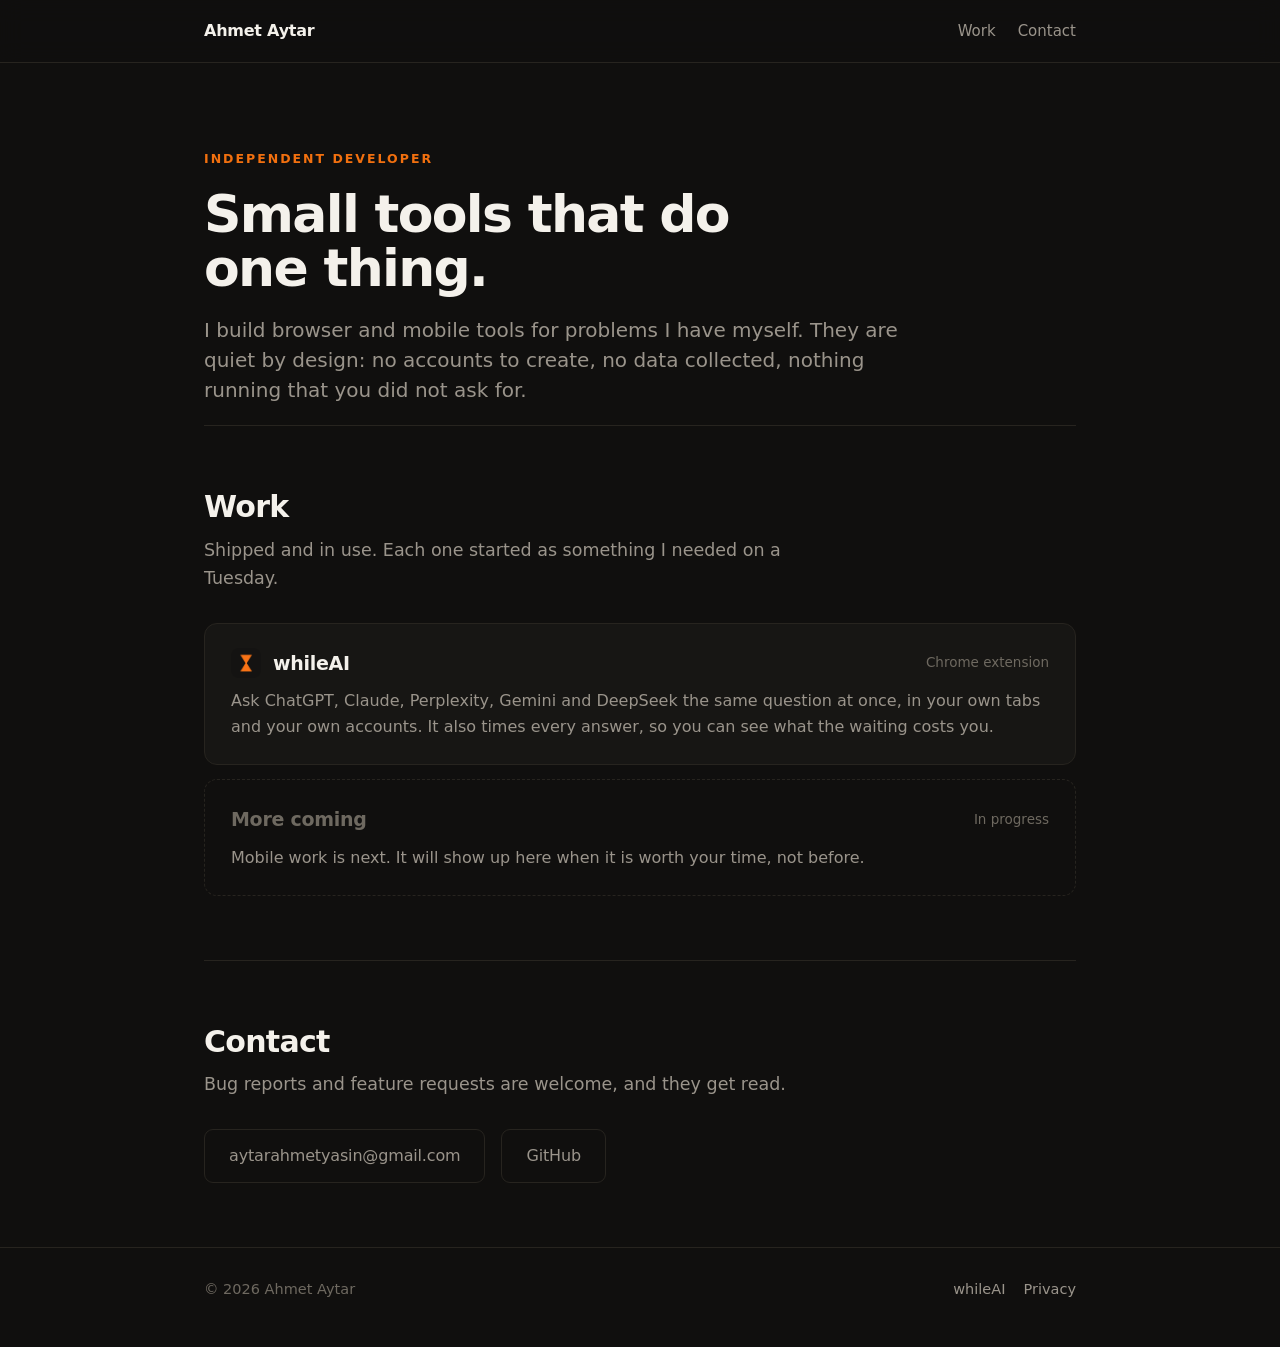
==== index.html @ 86ffbdef "Site for ahmetaytar.com: studio page, whileAI product page, privacy policy Plain static HTML with on" ====
<!doctype html>
<html lang="en">
<head>
<meta charset="utf-8">
<meta name="viewport" content="width=device-width, initial-scale=1">
<title>Ahmet Aytar</title>
<meta name="description" content="Independent developer. I build small tools that do one thing and stay out of the way.">
<link rel="stylesheet" href="style.css">
<link rel="icon" href="whileai/img/icon.png">
<meta property="og:title" content="Ahmet Aytar">
<meta property="og:description" content="Independent developer. Small tools that do one thing and stay out of the way.">
<meta property="og:type" content="website">
<meta property="og:url" content="https://ahmetaytar.com/">
</head>
<body>

<header class="top"><div class="wrap">
  <a class="brand" href="/">Ahmet Aytar</a>
  <nav><a href="#work">Work</a><a href="#contact">Contact</a></nav>
</div></header>

<div class="wrap">

<section class="hero plain">
  <div class="eyebrow">Independent developer</div>
  <h1>Small tools that do one thing.</h1>
  <p class="lede">I build browser and mobile tools for problems I have myself.
  They are quiet by design: no accounts to create, no data collected, nothing
  running that you did not ask for.</p>
</section>

<section id="work">
  <h2>Work</h2>
  <p class="sub">Shipped and in use. Each one started as something I needed on a Tuesday.</p>

  <div class="projects">
    <a class="project" href="/whileai">
      <div class="row">
        <img src="whileai/img/icon.png" alt="">
        <span class="name">whileAI</span>
        <span class="meta">Chrome extension</span>
      </div>
      <p>Ask ChatGPT, Claude, Perplexity, Gemini and DeepSeek the same question
      at once, in your own tabs and your own accounts. It also times every
      answer, so you can see what the waiting costs you.</p>
    </a>

    <div class="project soon">
      <div class="row">
        <span class="name">More coming</span>
        <span class="meta">In progress</span>
      </div>
      <p>Mobile work is next. It will show up here when it is worth your time,
      not before.</p>
    </div>
  </div>
</section>

<section id="contact">
  <h2>Contact</h2>
  <p class="sub">Bug reports and feature requests are welcome, and they get read.</p>
  <div class="actions">
    <a class="btn ghost" href="mailto:aytarahmetyasin@gmail.com">aytarahmetyasin@gmail.com</a>
    <a class="btn ghost" href="https://github.com/Ahmetyasin">GitHub</a>
  </div>
</section>

</div>

<footer><div class="wrap">
  <span>&copy; 2026 Ahmet Aytar</span>
  <a class="spacer" href="/whileai">whileAI</a>
  <a href="/whileai/privacy">Privacy</a>
</div></footer>

</body>
</html>
---- style.css ----
/* ahmetaytar.com
   One stylesheet for the studio page and every project page under it.
   Same art direction as the product screenshots: one dark ground, one accent,
   type doing most of the work. */
:root {
  --bg:      #100F0E;
  --raise:   #171614;
  --line:    #27241F;
  --text:    #F4F1EB;
  --muted:   #9A948B;
  --dim:     #6E6960;
  --accent:  #F2700F;
  --paper:   #FBFAF8;
  --maxw:    920px;
}
* { box-sizing: border-box; margin: 0; padding: 0; }
html { scroll-behavior: smooth; }
body {
  background: var(--bg); color: var(--text);
  font: 17px/1.62 -apple-system, BlinkMacSystemFont, "SF Pro Text", "Segoe UI", system-ui, sans-serif;
  -webkit-font-smoothing: antialiased;
}
a { color: inherit; }
.wrap { max-width: var(--maxw); margin: 0 auto; padding: 0 24px; }

/* header */
.top { border-bottom: 1px solid var(--line); position: sticky; top: 0; z-index: 5;
       background: rgba(16,15,14,.86); backdrop-filter: saturate(140%) blur(12px); }
.top .wrap { display: flex; align-items: center; justify-content: space-between; height: 62px; }
.brand { display: flex; align-items: center; gap: 10px; font-weight: 600; letter-spacing: -.015em;
         text-decoration: none; font-size: 16px; }
.brand img { width: 22px; height: 22px; border-radius: 6px; }
.top nav { display: flex; gap: 22px; font-size: 15px; color: var(--muted); }
.top nav a { text-decoration: none; }
.top nav a:hover { color: var(--text); }

/* hero */
.hero { padding: 86px 0 20px; }
.eyebrow { font-size: 12.5px; font-weight: 650; letter-spacing: .16em; text-transform: uppercase;
           color: var(--accent); margin-bottom: 18px; }
h1 { font-family: -apple-system, BlinkMacSystemFont, "SF Pro Display", system-ui, sans-serif;
     font-size: 52px; line-height: 1.04; letter-spacing: -.032em; font-weight: 700; max-width: 17ch; }
.lede { margin-top: 20px; font-size: 20px; line-height: 1.5; color: var(--muted); max-width: 56ch; }
.actions { margin-top: 30px; display: flex; align-items: center; gap: 16px; flex-wrap: wrap; }
.btn { display: inline-block; background: var(--accent); color: #140F09; text-decoration: none;
       font-weight: 640; font-size: 16px; padding: 13px 24px; border-radius: 9px;
       letter-spacing: -.01em; }
.btn:hover { filter: brightness(1.08); }
.btn.ghost { background: transparent; color: var(--muted); border: 1px solid var(--line); font-weight: 500; }
.note { font-size: 14.5px; color: var(--dim); }

/* sections */
section { padding: 64px 0; border-top: 1px solid var(--line); }
section.plain { border-top: 0; }
h2 { font-size: 30px; letter-spacing: -.024em; font-weight: 660; line-height: 1.15; }
h2 + .sub { margin-top: 11px; color: var(--muted); font-size: 17.5px; max-width: 58ch; }
h3 { font-size: 18px; font-weight: 620; letter-spacing: -.012em; margin-bottom: 6px; }

/* steps */
.steps { margin-top: 34px; display: grid; gap: 1px; background: var(--line);
         border: 1px solid var(--line); border-radius: 12px; overflow: hidden; }
.step { background: var(--raise); padding: 22px 24px; display: grid;
        grid-template-columns: 40px 1fr; gap: 16px; align-items: start; }
.step b { color: var(--accent); font-size: 14px; font-weight: 700; padding-top: 2px; }
.step p { color: var(--muted); font-size: 16px; }

/* figures */
figure { margin: 34px 0 0; }
figure img { display: block; width: 100%; height: auto; border-radius: 12px;
             border: 1px solid var(--line); }
figcaption { margin-top: 11px; font-size: 14.5px; color: var(--dim); }

/* cards */
.cards { margin-top: 30px; display: grid; grid-template-columns: repeat(2, 1fr); gap: 14px; }
.card { background: var(--raise); border: 1px solid var(--line); border-radius: 12px; padding: 22px; }
.card p { color: var(--muted); font-size: 15.5px; }

/* facts list */
.facts { margin-top: 26px; display: grid; gap: 12px; }
.fact { display: grid; grid-template-columns: 22px 1fr; gap: 12px; align-items: start;
        font-size: 16.5px; color: var(--muted); }
.fact i { font-style: normal; color: var(--accent); }
.fact b { color: var(--text); font-weight: 600; }

/* project list on the studio page */
.projects { margin-top: 30px; display: grid; gap: 14px; }
.project { display: block; text-decoration: none; background: var(--raise);
           border: 1px solid var(--line); border-radius: 13px; padding: 24px 26px; }
.project:hover { border-color: #3A352E; }
.project .row { display: flex; align-items: center; gap: 12px; }
.project img { width: 30px; height: 30px; border-radius: 8px; }
.project .name { font-size: 19px; font-weight: 640; letter-spacing: -.015em; }
.project .meta { margin-left: auto; font-size: 13.5px; color: var(--dim); }
.project p { margin-top: 10px; color: var(--muted); font-size: 16px; }
.soon { background: transparent; border-style: dashed; }
.soon .name { color: var(--dim); }

/* prose for the privacy page */
.prose { padding: 56px 0 40px; }
.prose h2 { font-size: 21px; margin: 34px 0 10px; }
.prose p, .prose li { color: var(--muted); font-size: 16.5px; }
.prose ul { margin: 10px 0 0 20px; }
.prose li { margin-bottom: 7px; }
.prose strong { color: var(--text); font-weight: 600; }
.updated { color: var(--dim); font-size: 14.5px; margin-top: 10px; }

footer { border-top: 1px solid var(--line); padding: 30px 0 46px; color: var(--dim); font-size: 14.5px; }
footer .wrap { display: flex; gap: 18px; flex-wrap: wrap; align-items: center; }
footer a { color: var(--muted); text-decoration: none; }
footer a:hover { color: var(--text); }
footer .spacer { margin-left: auto; }

@media (max-width: 720px) {
  h1 { font-size: 36px; }
  .cards { grid-template-columns: 1fr; }
  .hero { padding-top: 56px; }
}

/* product page: the panel beside its explanation */
.panelrow { margin-top: 34px; display: grid; grid-template-columns: 300px 1fr; gap: 40px; align-items: center; }
.panelrow .panelshot { margin: 0; }
.panelrow .panelshot img { border-radius: 12px; }
.panelcopy p { color: var(--muted); font-size: 16.5px; margin-top: 10px; }
@media (max-width: 720px) { .panelrow { grid-template-columns: 1fr; } }
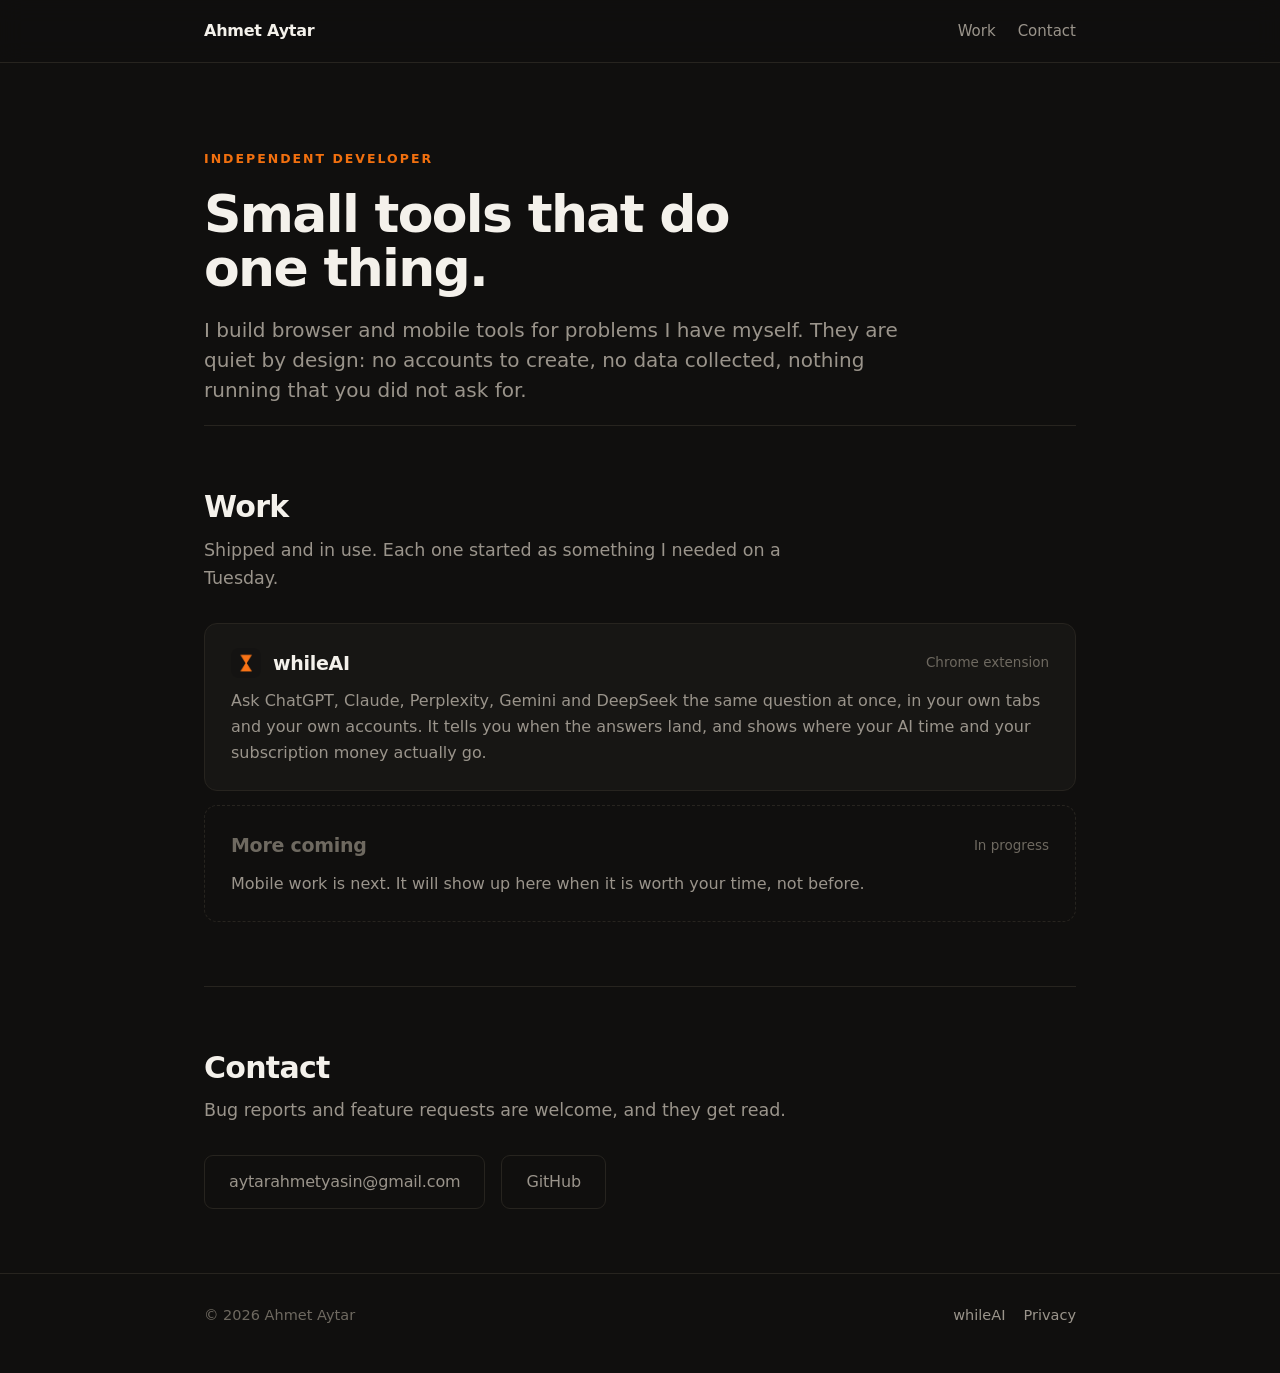
==== commit 28394ef6: "whileAI: pricing page, terms of sale, refund policy; product and privacy pages for Free/Pro - /while" ====
--- a/index.html
+++ b/index.html
@@ -41,8 +41,9 @@
         <span class="meta">Chrome extension</span>
       </div>
       <p>Ask ChatGPT, Claude, Perplexity, Gemini and DeepSeek the same question
-      at once, in your own tabs and your own accounts. It also times every
-      answer, so you can see what the waiting costs you.</p>
+      at once, in your own tabs and your own accounts. It tells you when the
+      answers land, and shows where your AI time and your subscription money
+      actually go.</p>
     </a>
 
     <div class="project soon">
--- a/style.css
+++ b/style.css
@@ -114,6 +114,17 @@
   h1 { font-size: 36px; }
   .cards { grid-template-columns: 1fr; }
   .hero { padding-top: 56px; }
+  h2 { font-size: 25px; }
+  /* The nav crowded the name on a phone, and none of its links are worth
+     that. The page is short enough to scroll. */
+  .top nav { display: none; }
+  /* Five panes side by side are unreadable at 390px. Let the reader pan the
+     image instead of pretending it fits. */
+  .proofscroll { overflow-x: auto; -webkit-overflow-scrolling: touch; }
+  .proofscroll img { width: 900px; max-width: none; }
+  .step { grid-template-columns: 30px 1fr; gap: 12px; padding: 18px 18px; }
+  footer .wrap { gap: 10px; }
+  footer .spacer { margin-left: 0; }
 }
 
 /* product page: the panel beside its explanation */
@@ -122,3 +133,48 @@
 .panelrow .panelshot img { border-radius: 12px; }
 .panelcopy p { color: var(--muted); font-size: 16.5px; margin-top: 10px; }
 @media (max-width: 720px) { .panelrow { grid-template-columns: 1fr; } }
+
+/* pricing (whileai/upgrade) */
+.plans { margin-top: 34px; display: grid; grid-template-columns: repeat(3, 1fr); gap: 14px; align-items: stretch; }
+.plan { background: var(--raise); border: 1px solid var(--line); border-radius: 14px; padding: 26px 24px 24px;
+        display: flex; flex-direction: column; }
+.plan.best { border-color: var(--accent); }
+.plan .tag { font-size: 12px; font-weight: 650; letter-spacing: .14em; text-transform: uppercase; color: var(--dim); }
+.plan.best .tag { color: var(--accent); }
+.plan .amount { margin-top: 14px; font-size: 44px; font-weight: 700; letter-spacing: -.03em; line-height: 1; }
+.plan .amount small { font-size: 16px; font-weight: 500; color: var(--muted); letter-spacing: 0; margin-left: 4px; }
+.plan .was { margin-top: 8px; font-size: 14.5px; color: var(--dim); min-height: 22px; }
+.plan p { margin-top: 14px; color: var(--muted); font-size: 15.5px; flex: 1; }
+.plan .btn { margin-top: 22px; text-align: center; }
+.plan .btn.off { background: transparent; color: var(--dim); border: 1px dashed var(--line); cursor: default; }
+.fine { margin-top: 18px; font-size: 14.5px; color: var(--dim); max-width: 70ch; }
+
+.compare { margin-top: 30px; width: 100%; border-collapse: collapse; font-size: 16px; }
+.compare th, .compare td { text-align: left; padding: 13px 14px; border-bottom: 1px solid var(--line); vertical-align: top; }
+.compare th { font-size: 12.5px; font-weight: 650; letter-spacing: .12em; text-transform: uppercase; color: var(--dim); }
+.compare td:nth-child(2), .compare td:nth-child(3), .compare th:nth-child(2), .compare th:nth-child(3) { width: 120px; text-align: center; }
+.compare td { color: var(--muted); }
+.compare td:first-child { color: var(--text); }
+.compare td span { display: block; font-size: 14.5px; color: var(--dim); margin-top: 2px; }
+.compare .yes { color: var(--accent); font-weight: 650; }
+.compare .no { color: #4A463F; }
+
+.faq { margin-top: 26px; display: grid; gap: 1px; background: var(--line); border: 1px solid var(--line);
+       border-radius: 12px; overflow: hidden; }
+.faq details { background: var(--raise); padding: 18px 22px; }
+.faq summary { cursor: pointer; font-weight: 600; font-size: 16.5px; list-style: none; }
+.faq summary::-webkit-details-marker { display: none; }
+.faq summary::after { content: "+"; float: right; color: var(--dim); font-weight: 400; }
+.faq details[open] summary::after { content: "\2212"; }
+.faq p { margin-top: 10px; color: var(--muted); font-size: 16px; }
+
+.keysteps { margin-top: 26px; counter-reset: k; display: grid; gap: 12px; }
+.keysteps div { display: grid; grid-template-columns: 30px 1fr; gap: 12px; color: var(--muted); font-size: 16.5px; }
+.keysteps div::before { counter-increment: k; content: counter(k); color: var(--accent); font-weight: 700; font-size: 14px; padding-top: 3px; }
+.keysteps b { color: var(--text); font-weight: 600; }
+
+@media (max-width: 720px) {
+  .plans { grid-template-columns: 1fr; }
+  .compare td:nth-child(2), .compare td:nth-child(3), .compare th:nth-child(2), .compare th:nth-child(3) { width: 64px; }
+  .compare th, .compare td { padding: 12px 8px; font-size: 15px; }
+}
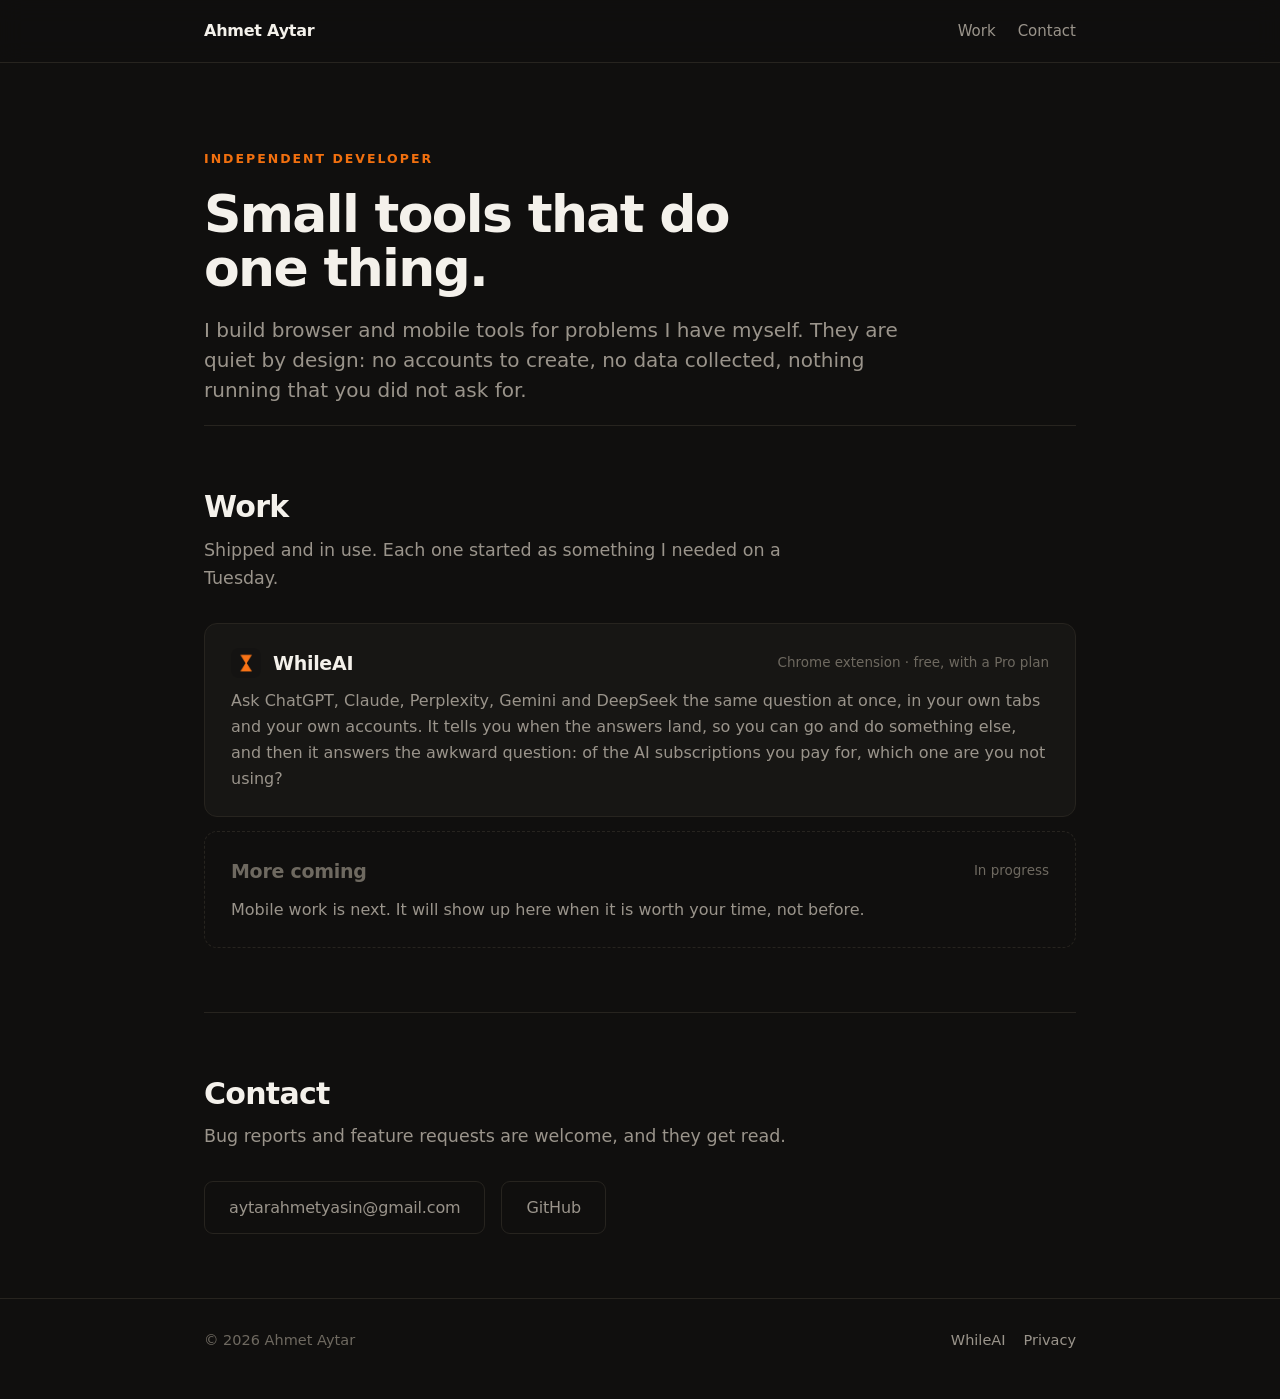
==== commit 2c0a694c: "docs(whileai): bring the site up to the shipped 0.10.0 The pages described 0.10.0 but carried four f" ====
--- a/index.html
+++ b/index.html
@@ -37,13 +37,14 @@
     <a class="project" href="/whileai">
       <div class="row">
         <img src="whileai/img/icon.png" alt="">
-        <span class="name">whileAI</span>
-        <span class="meta">Chrome extension</span>
+        <span class="name">WhileAI</span>
+        <span class="meta">Chrome extension · free, with a Pro plan</span>
       </div>
       <p>Ask ChatGPT, Claude, Perplexity, Gemini and DeepSeek the same question
       at once, in your own tabs and your own accounts. It tells you when the
-      answers land, and shows where your AI time and your subscription money
-      actually go.</p>
+      answers land, so you can go and do something else, and then it answers the
+      awkward question: of the AI subscriptions you pay for, which one are you
+      not using?</p>
     </a>
 
     <div class="project soon">
@@ -70,7 +71,7 @@
 
 <footer><div class="wrap">
   <span>&copy; 2026 Ahmet Aytar</span>
-  <a class="spacer" href="/whileai">whileAI</a>
+  <a class="spacer" href="/whileai">WhileAI</a>
   <a href="/whileai/privacy">Privacy</a>
 </div></footer>
 
--- a/style.css
+++ b/style.css
@@ -52,6 +52,8 @@
 /* sections */
 section { padding: 64px 0; border-top: 1px solid var(--line); }
 section.plain { border-top: 0; }
+/* A deep link lands the heading clear of the sticky header, not under its edge. */
+section[id] { scroll-margin-top: 24px; }
 h2 { font-size: 30px; letter-spacing: -.024em; font-weight: 660; line-height: 1.15; }
 h2 + .sub { margin-top: 11px; color: var(--muted); font-size: 17.5px; max-width: 58ch; }
 h3 { font-size: 18px; font-weight: 620; letter-spacing: -.012em; margin-bottom: 6px; }
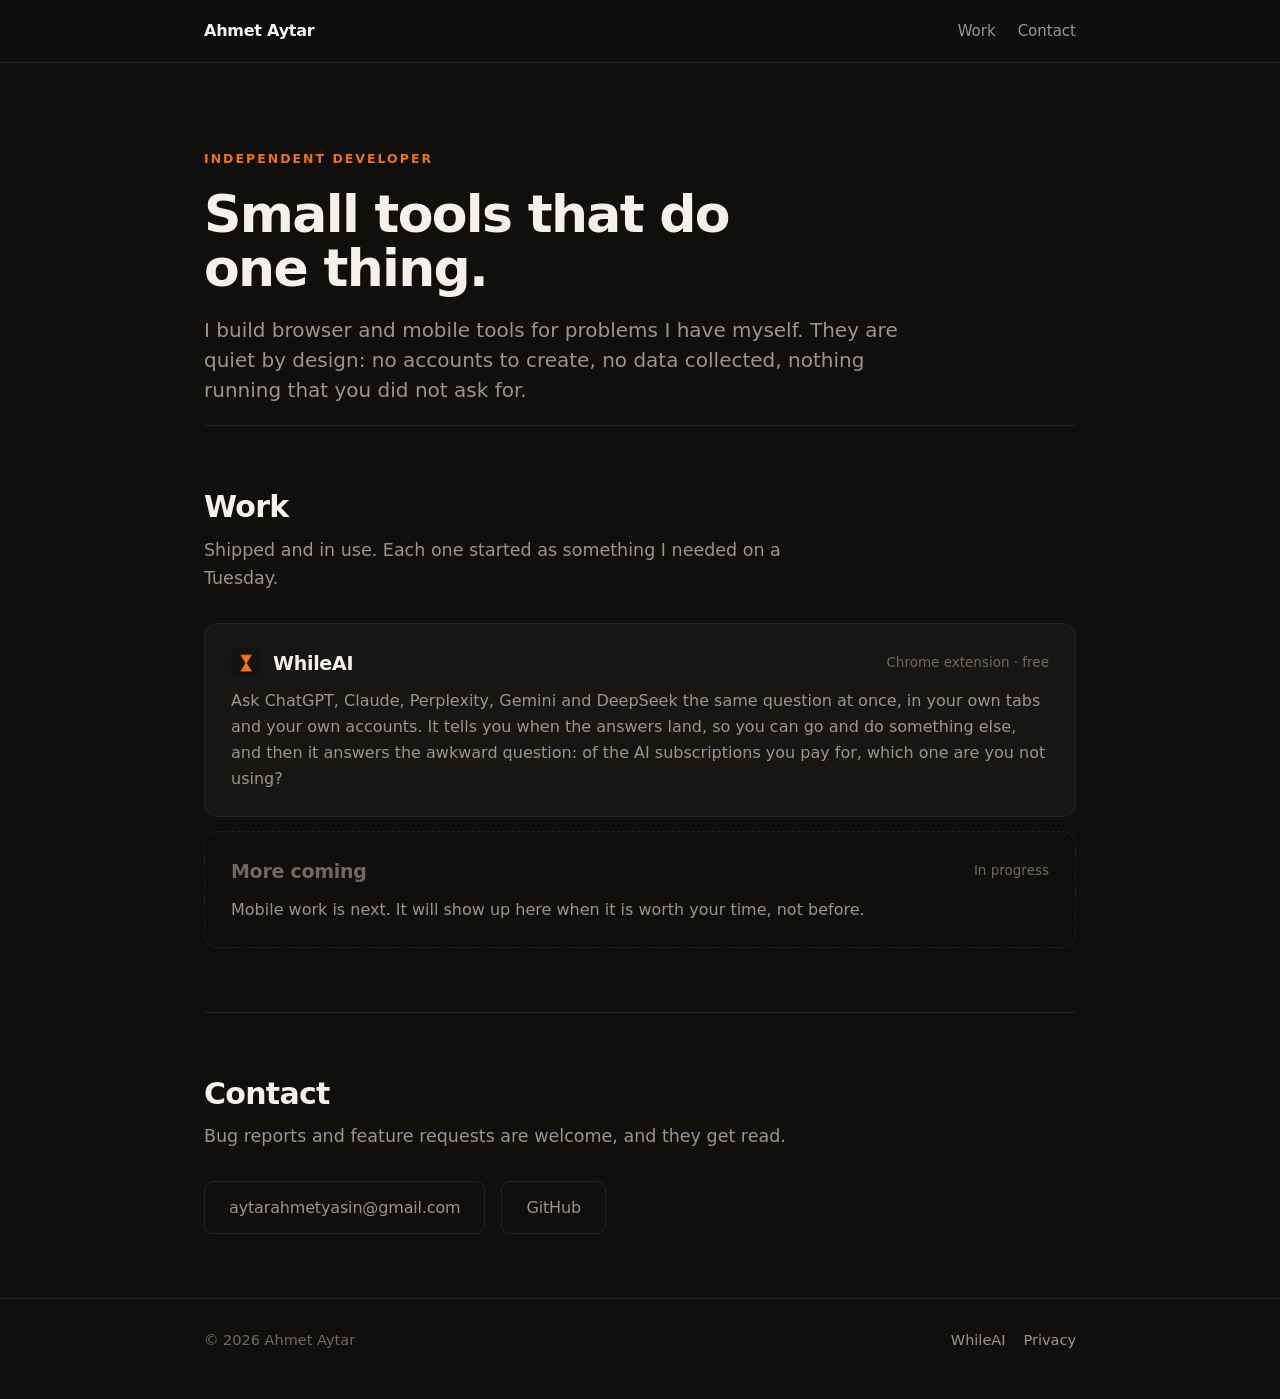
==== commit 90be179a: "feat(whileai): no Pro left on welcome, goodbye, privacy and home pages Co-Authored-By: Claude Opus 5" ====
--- a/index.html
+++ b/index.html
@@ -11,6 +11,7 @@
 <meta property="og:description" content="Independent developer. Small tools that do one thing and stay out of the way.">
 <meta property="og:type" content="website">
 <meta property="og:url" content="https://ahmetaytar.com/">
+<script src="whileai/ads.js" defer></script>
 </head>
 <body>
 
@@ -38,7 +39,7 @@
       <div class="row">
         <img src="whileai/img/icon.png" alt="">
         <span class="name">WhileAI</span>
-        <span class="meta">Chrome extension · free, with a Pro plan</span>
+        <span class="meta">Chrome extension · free</span>
       </div>
       <p>Ask ChatGPT, Claude, Perplexity, Gemini and DeepSeek the same question
       at once, in your own tabs and your own accounts. It tells you when the
--- a/style.css
+++ b/style.css
@@ -180,3 +180,52 @@
   .compare td:nth-child(2), .compare td:nth-child(3), .compare th:nth-child(2), .compare th:nth-child(3) { width: 64px; }
   .compare th, .compare td { padding: 12px 8px; font-size: 15px; }
 }
+
+/* ---- whileai landing, 2026-09-24 ---- */
+/* the five names under the button */
+.chips { margin-top: 22px; display: flex; flex-wrap: wrap; gap: 8px; align-items: center; }
+.chips span { font-size: 13.5px; color: var(--muted); border: 1px solid var(--line); border-radius: 999px; padding: 5px 12px; }
+.chips em { font-style: normal; font-size: 13px; color: var(--dim); margin-right: 4px; }
+
+/* one prompt, five answers: drawn, not screenshotted */
+.fanout { margin-top: 44px; display: grid; grid-template-columns: 1fr 1.25fr; gap: 28px; align-items: stretch;
+          background: var(--raise); border: 1px solid var(--line); border-radius: 16px; padding: 26px; }
+.fanout .prompt { display: flex; flex-direction: column; justify-content: center; gap: 12px; }
+.fanout .prompt .who { font-size: 12.5px; letter-spacing: .14em; text-transform: uppercase; color: var(--accent); font-weight: 650; }
+.fanout .bubble { background: var(--paper); color: #17130E; border-radius: 16px 16px 4px 16px; padding: 16px 18px;
+                  font-size: 17px; line-height: 1.45; letter-spacing: -.005em; box-shadow: 0 10px 30px rgba(0,0,0,.35); }
+.fanout .prompt .sub { margin-top: 4px; font-size: 14.5px; color: var(--dim); }
+.fanout .answers { display: grid; gap: 8px; align-content: center; position: relative; padding-left: 26px; }
+.fanout .answers::before { content: ""; position: absolute; left: 8px; top: 12px; bottom: 12px; width: 2px;
+                           background: linear-gradient(var(--accent), rgba(242,112,15,.25)); border-radius: 2px; }
+.fanout .ai { display: flex; align-items: center; gap: 12px; background: var(--bg); border: 1px solid var(--line);
+              border-radius: 10px; padding: 11px 14px; font-size: 15.5px; position: relative; }
+.fanout .ai::before { content: ""; position: absolute; left: -18px; width: 12px; height: 2px; background: rgba(242,112,15,.55); }
+.fanout .ai b { font-weight: 620; min-width: 86px; }
+.fanout .ai span { color: var(--muted); font-size: 14.5px; }
+.fanout .ai i { margin-left: auto; width: 8px; height: 8px; border-radius: 50%; background: #3FA764; flex: none; }
+.fanout .ai.src { border-color: rgba(242,112,15,.55); }
+.fanout .ai.src span { color: var(--accent); }
+.fanout .ai.src i { background: var(--accent); }
+
+/* three reasons, right after the hero */
+.benefits { margin-top: 36px; display: grid; grid-template-columns: repeat(3, 1fr); gap: 14px; }
+.benefit { background: var(--raise); border: 1px solid var(--line); border-radius: 12px; padding: 22px 22px 20px; }
+.benefit b { display: block; font-size: 17.5px; font-weight: 640; letter-spacing: -.012em; margin-bottom: 8px; }
+.benefit p { color: var(--muted); font-size: 15.5px; }
+.benefit .k { display: inline-block; font-size: 12px; letter-spacing: .14em; text-transform: uppercase; color: var(--accent);
+              font-weight: 650; margin-bottom: 12px; }
+
+/* the closing call */
+.cta { text-align: center; padding: 72px 0; }
+.cta h2 { font-size: 34px; }
+.cta .actions { justify-content: center; }
+.cta .note { display: block; width: 100%; text-align: center; }
+
+@media (max-width: 720px) {
+  .fanout { grid-template-columns: 1fr; padding: 18px; gap: 20px; }
+  .fanout .answers { padding-left: 22px; }
+  .benefits { grid-template-columns: 1fr; }
+  .cta h2 { font-size: 27px; }
+  .cta { padding: 52px 0; }
+}
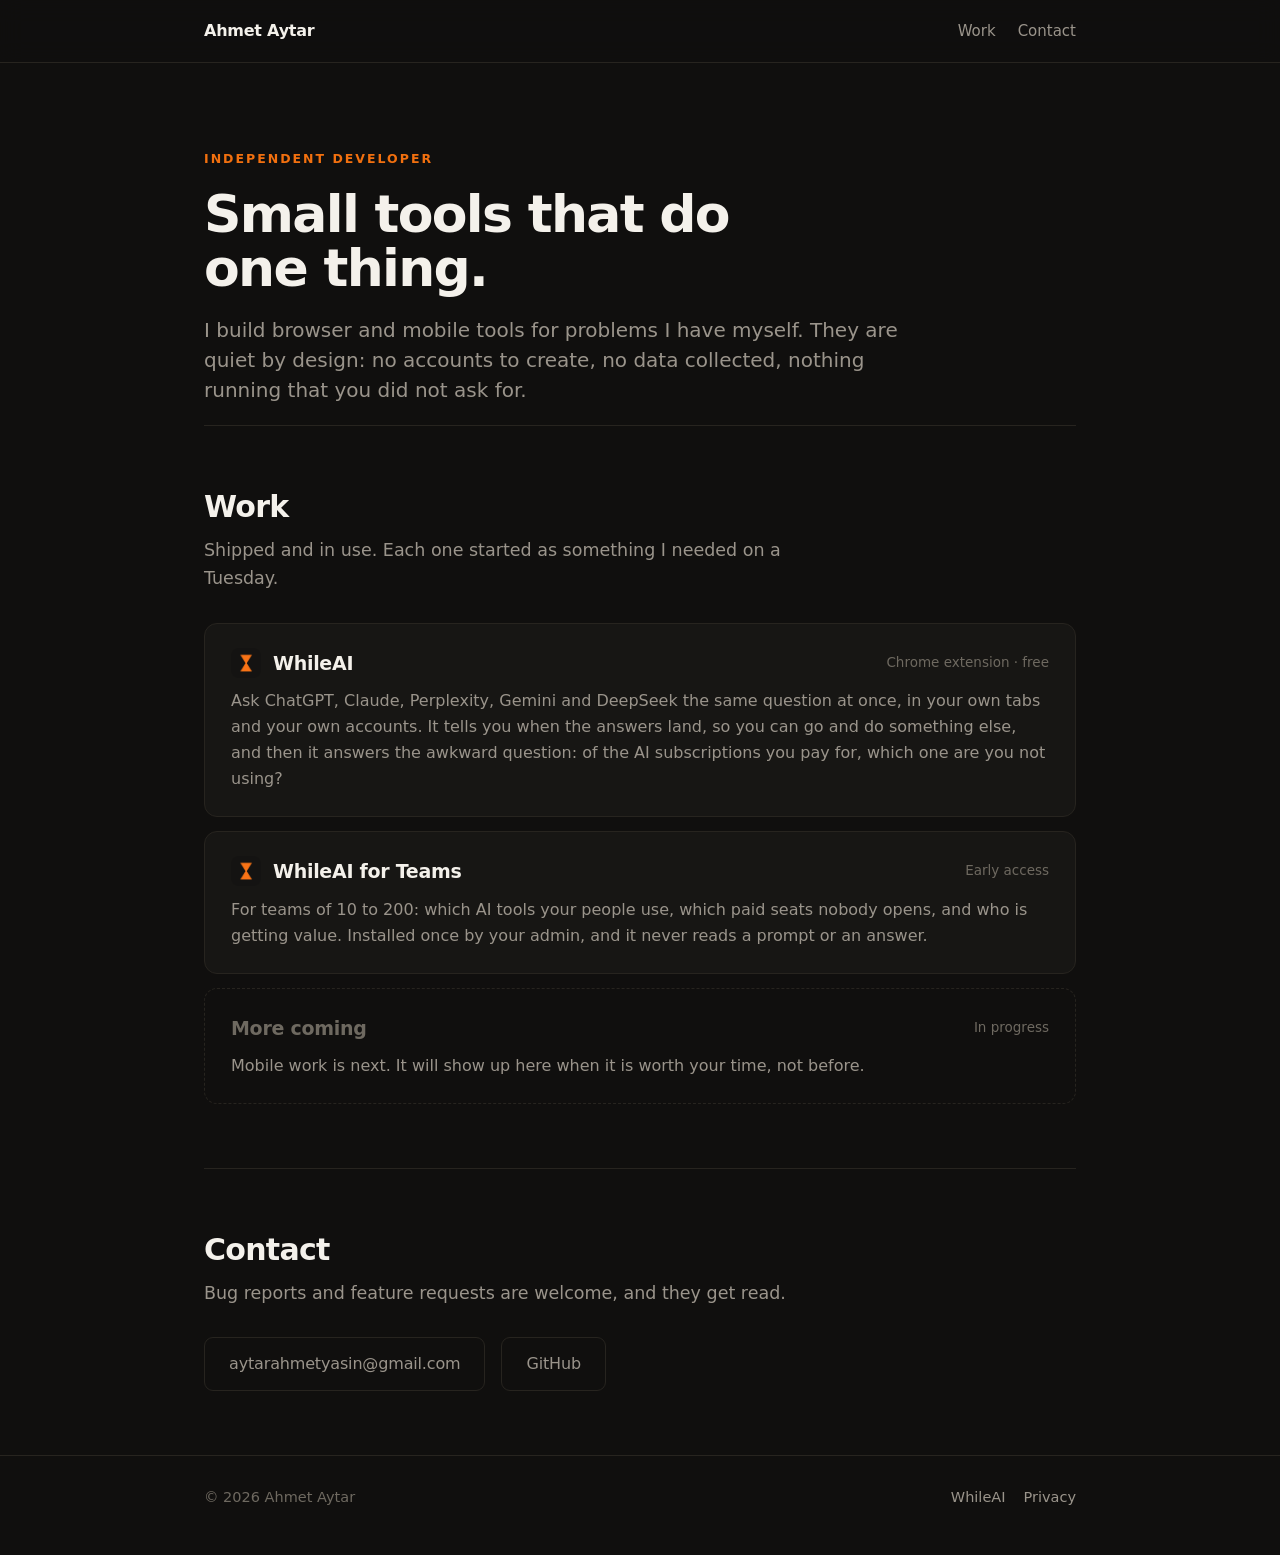
==== commit ae01129a: "feat(whileai): teams reachable from the site, no fixed teams price, panel image without Pro Co-Autho" ====
--- a/index.html
+++ b/index.html
@@ -48,6 +48,17 @@
       not using?</p>
     </a>
 
+    <a class="project" href="/whileai/teams/">
+      <div class="row">
+        <img src="whileai/img/icon.png" alt="">
+        <span class="name">WhileAI for Teams</span>
+        <span class="meta">Early access</span>
+      </div>
+      <p>For teams of 10 to 200: which AI tools your people use, which paid
+      seats nobody opens, and who is getting value. Installed once by your
+      admin, and it never reads a prompt or an answer.</p>
+    </a>
+
     <div class="project soon">
       <div class="row">
         <span class="name">More coming</span>
